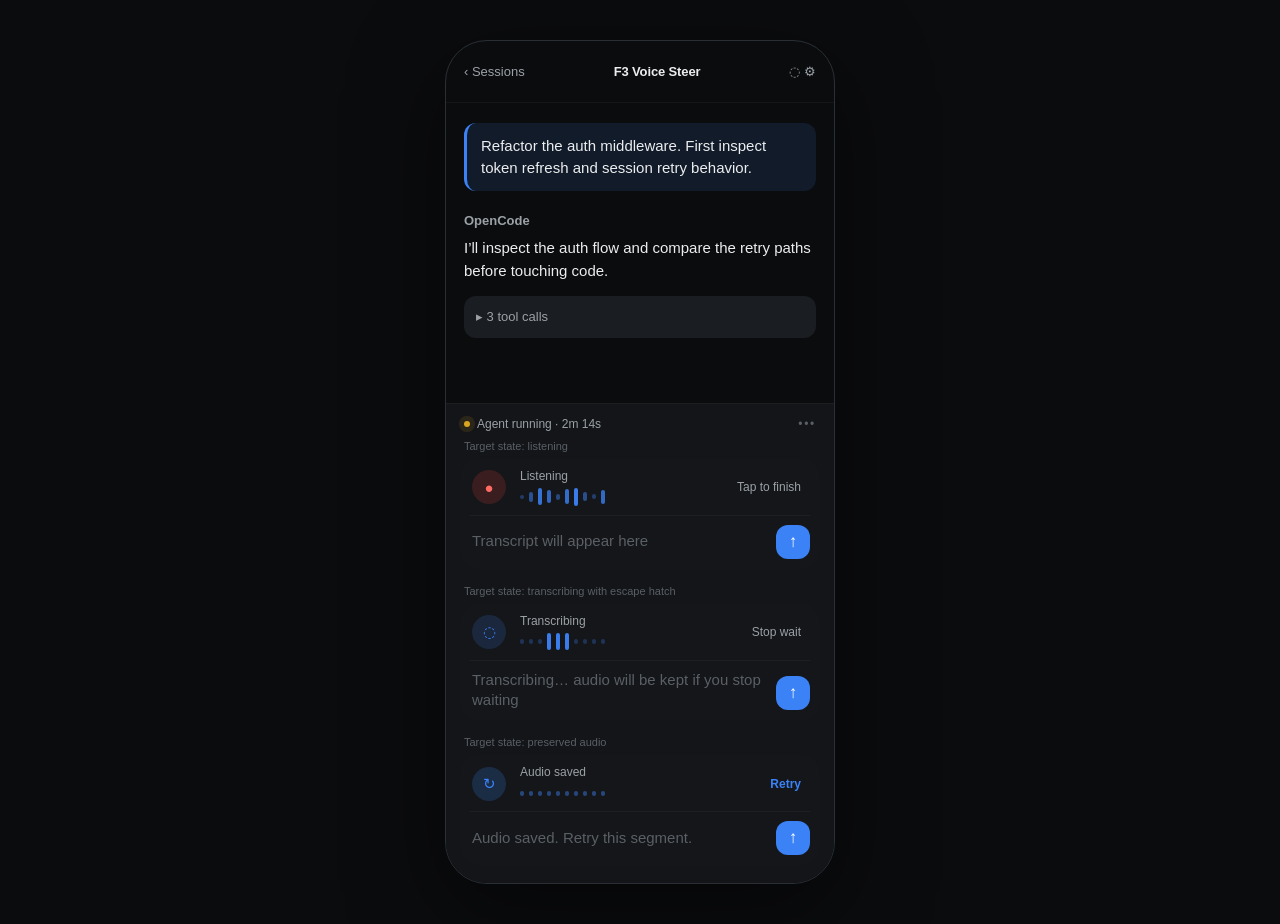
==== docs/design_mocks/f3_voice_rail_mock.html @ 9b5a2635 "feat(chat): promote voice rail composer" ====
<!doctype html>
<html lang="en">
<head>
  <meta charset="utf-8">
  <meta name="viewport" content="width=device-width, initial-scale=1">
  <title>F3 Voice Rail Mock</title>
  <style>
    :root {
      color-scheme: dark;
      --bg: #0b0c0e;
      --surface: #141619;
      --surface-2: #1a1d21;
      --text: #ecedee;
      --secondary: #9ba1a6;
      --tertiary: #5a6066;
      --divider: #23272b;
      --accent: #3b82f6;
      --gold: #d9a621;
      font-family: ui-sans-serif, -apple-system, BlinkMacSystemFont, "SF Pro Text", "Segoe UI", sans-serif;
    }

    * { box-sizing: border-box; }

    body {
      margin: 0;
      min-height: 100vh;
      background: var(--bg);
      color: var(--text);
      display: grid;
      place-items: center;
      padding: 40px;
    }

    .phone {
      width: 390px;
      height: 844px;
      border-radius: 42px;
      background: var(--bg);
      border: 1px solid #2a2f35;
      overflow: hidden;
      box-shadow: 0 28px 90px rgba(0, 0, 0, 0.5);
      display: flex;
      flex-direction: column;
    }

    .topbar {
      height: 62px;
      display: flex;
      align-items: center;
      justify-content: space-between;
      padding: 0 18px;
      border-bottom: 1px solid rgba(255, 255, 255, 0.04);
      color: var(--secondary);
      font-size: 13px;
    }

    .title {
      color: var(--text);
      font-weight: 650;
      letter-spacing: -0.01em;
    }

    .messages {
      flex: 1;
      padding: 20px 18px;
      overflow: hidden;
    }

    .user {
      background: rgba(59, 130, 246, 0.12);
      border-left: 3px solid var(--accent);
      border-radius: 12px;
      color: var(--text);
      padding: 12px 14px;
      line-height: 1.45;
      font-size: 15px;
      margin-bottom: 22px;
    }

    .assistant-title {
      font-size: 13px;
      color: var(--secondary);
      margin-bottom: 8px;
      font-weight: 600;
    }

    .assistant {
      font-size: 15px;
      line-height: 1.55;
      color: var(--text);
    }

    .tool {
      margin-top: 14px;
      background: var(--surface-2);
      border-radius: 12px;
      padding: 11px 12px;
      color: var(--secondary);
      font-size: 13px;
    }

    .composer-wrap {
      padding: 10px 14px 18px;
      background: rgba(20, 22, 25, 0.92);
      border-top: 1px solid rgba(255, 255, 255, 0.04);
    }

    .run-status {
      display: flex;
      align-items: center;
      justify-content: space-between;
      height: 26px;
      color: var(--secondary);
      font-size: 12px;
      padding: 0 4px 6px;
    }

    .run-left {
      display: inline-flex;
      align-items: center;
      gap: 7px;
    }

    .pulse {
      width: 6px;
      height: 6px;
      border-radius: 50%;
      background: var(--gold);
      box-shadow: 0 0 0 5px rgba(217, 166, 33, 0.12);
    }

    .more {
      color: var(--tertiary);
      letter-spacing: 0.14em;
    }

    .composer {
      background: var(--surface);
      border-radius: 18px;
      padding: 10px;
    }

    .voice-rail {
      display: grid;
      grid-template-columns: 38px 1fr auto;
      align-items: center;
      gap: 10px;
      min-height: 42px;
      padding: 0 2px 9px;
    }

    .transport {
      width: 34px;
      height: 34px;
      border-radius: 999px;
      border: 0;
      display: grid;
      place-items: center;
      color: white;
      background: rgba(59, 130, 246, 0.22);
      font-size: 15px;
    }

    .transport.recording { background: rgba(255, 69, 58, 0.16); color: #ff6b63; }
    .transport.processing { background: rgba(59, 130, 246, 0.16); color: var(--accent); }
    .transport.retry { background: rgba(59, 130, 246, 0.2); color: var(--accent); }

    .voice-main {
      min-width: 0;
    }

    .voice-label {
      color: var(--secondary);
      font-size: 12px;
      margin-bottom: 5px;
    }

    .wave {
      display: flex;
      align-items: center;
      gap: 5px;
      height: 18px;
      overflow: hidden;
    }

    .wave span {
      width: 4px;
      border-radius: 999px;
      background: var(--accent);
      opacity: 0.9;
    }

    .idle .wave span { height: 2px; background: var(--tertiary); opacity: 0.55; }
    .recording .wave span:nth-child(1) { height: 4px; opacity: .35; }
    .recording .wave span:nth-child(2) { height: 10px; opacity: .55; }
    .recording .wave span:nth-child(3) { height: 17px; opacity: .85; }
    .recording .wave span:nth-child(4) { height: 13px; opacity: .75; }
    .recording .wave span:nth-child(5) { height: 6px; opacity: .45; }
    .recording .wave span:nth-child(6) { height: 15px; opacity: .8; }
    .recording .wave span:nth-child(7) { height: 18px; opacity: .95; }
    .recording .wave span:nth-child(8) { height: 9px; opacity: .52; }
    .recording .wave span:nth-child(9) { height: 5px; opacity: .38; }
    .recording .wave span:nth-child(10) { height: 14px; opacity: .78; }
    .processing .wave span { background: var(--accent); opacity: .28; height: 5px; }
    .processing .wave span:nth-child(4), .processing .wave span:nth-child(5), .processing .wave span:nth-child(6) { opacity: .95; height: 17px; }
    .retry .wave span { background: var(--accent); height: 5px; opacity: .45; }

    .rail-action {
      border: 0;
      background: transparent;
      color: var(--secondary);
      font: inherit;
      font-size: 12px;
      padding: 6px 7px;
    }

    .rail-action.primary { color: var(--accent); font-weight: 650; }

    .input-row {
      display: grid;
      grid-template-columns: 1fr 34px;
      gap: 9px;
      align-items: end;
      border-top: 1px solid rgba(255, 255, 255, 0.04);
      padding-top: 9px;
    }

    .input {
      min-height: 34px;
      color: var(--tertiary);
      font-size: 15px;
      line-height: 1.35;
      display: flex;
      align-items: center;
      padding-left: 2px;
    }

    .send {
      width: 34px;
      height: 34px;
      border-radius: 12px;
      border: 0;
      background: var(--accent);
      color: white;
      font-size: 17px;
    }

    .state-grid {
      display: grid;
      gap: 16px;
    }

    .caption {
      color: var(--tertiary);
      font-size: 11px;
      margin: 0 0 7px 4px;
    }
  </style>
</head>
<body>
  <main class="phone">
    <header class="topbar">
      <span>‹ Sessions</span>
      <span class="title">F3 Voice Steer</span>
      <span>◌  ⚙</span>
    </header>

    <section class="messages">
      <div class="user">Refactor the auth middleware. First inspect token refresh and session retry behavior.</div>
      <div class="assistant-title">OpenCode</div>
      <div class="assistant">
        I’ll inspect the auth flow and compare the retry paths before touching code.
        <div class="tool">▸ 3 tool calls</div>
      </div>
    </section>

    <section class="composer-wrap">
      <div class="run-status">
        <span class="run-left"><span class="pulse"></span>Agent running · 2m 14s</span>
        <span class="more">•••</span>
      </div>

      <div class="state-grid">
        <div>
          <p class="caption">Target state: listening</p>
          <div class="composer recording">
            <div class="voice-rail">
              <button class="transport recording">●</button>
              <div class="voice-main">
                <div class="voice-label">Listening</div>
                <div class="wave"><span></span><span></span><span></span><span></span><span></span><span></span><span></span><span></span><span></span><span></span></div>
              </div>
              <button class="rail-action">Tap to finish</button>
            </div>
            <div class="input-row">
              <div class="input">Transcript will appear here</div>
              <button class="send">↑</button>
            </div>
          </div>
        </div>

        <div>
          <p class="caption">Target state: transcribing with escape hatch</p>
          <div class="composer processing">
            <div class="voice-rail">
              <button class="transport processing">◌</button>
              <div class="voice-main">
                <div class="voice-label">Transcribing</div>
                <div class="wave"><span></span><span></span><span></span><span></span><span></span><span></span><span></span><span></span><span></span><span></span></div>
              </div>
              <button class="rail-action">Stop wait</button>
            </div>
            <div class="input-row">
              <div class="input">Transcribing… audio will be kept if you stop waiting</div>
              <button class="send">↑</button>
            </div>
          </div>
        </div>

        <div>
          <p class="caption">Target state: preserved audio</p>
          <div class="composer retry">
            <div class="voice-rail">
              <button class="transport retry">↻</button>
              <div class="voice-main">
                <div class="voice-label">Audio saved</div>
                <div class="wave"><span></span><span></span><span></span><span></span><span></span><span></span><span></span><span></span><span></span><span></span></div>
              </div>
              <button class="rail-action primary">Retry</button>
            </div>
            <div class="input-row">
              <div class="input">Audio saved. Retry this segment.</div>
              <button class="send">↑</button>
            </div>
          </div>
        </div>
      </div>
    </section>
  </main>
</body>
</html>
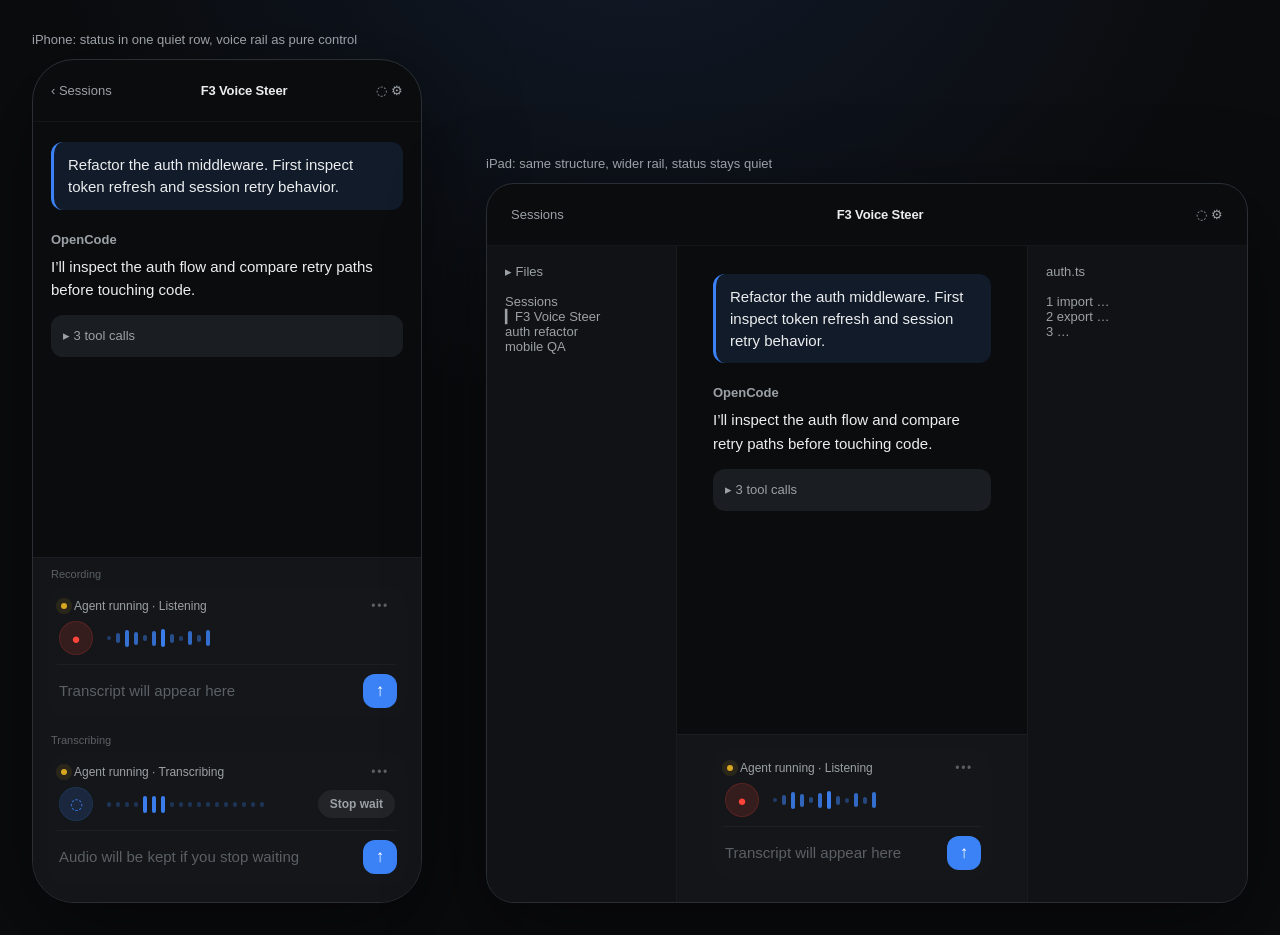
==== commit bdbe38c3: "fix(chat): refine voice rail affordance" ====
--- a/docs/design_mocks/f3_voice_rail_mock.html
+++ b/docs/design_mocks/f3_voice_rail_mock.html
@@ -16,6 +16,7 @@
       --divider: #23272b;
       --accent: #3b82f6;
       --gold: #d9a621;
+      --red: #ff453a;
       font-family: ui-sans-serif, -apple-system, BlinkMacSystemFont, "SF Pro Text", "Segoe UI", sans-serif;
     }
 
@@ -24,23 +25,44 @@
     body {
       margin: 0;
       min-height: 100vh;
-      background: var(--bg);
+      background: radial-gradient(circle at 50% -20%, rgba(59, 130, 246, 0.13), transparent 38rem), var(--bg);
       color: var(--text);
-      display: grid;
-      place-items: center;
-      padding: 40px;
-    }
-
-    .phone {
-      width: 390px;
-      height: 844px;
-      border-radius: 42px;
+      padding: 32px;
+    }
+
+    .stage {
+      display: grid;
+      grid-template-columns: 420px minmax(620px, 1fr);
+      gap: 34px;
+      align-items: end;
+      max-width: 1220px;
+      margin: 0 auto;
+    }
+
+    .caption {
+      color: var(--secondary);
+      font-size: 13px;
+      margin: 0 0 12px;
+    }
+
+    .phone, .ipad {
       background: var(--bg);
       border: 1px solid #2a2f35;
       overflow: hidden;
       box-shadow: 0 28px 90px rgba(0, 0, 0, 0.5);
       display: flex;
       flex-direction: column;
+    }
+
+    .phone {
+      width: 390px;
+      height: 844px;
+      border-radius: 42px;
+    }
+
+    .ipad {
+      height: 720px;
+      border-radius: 28px;
     }
 
     .topbar {
@@ -54,16 +76,38 @@
       font-size: 13px;
     }
 
-    .title {
-      color: var(--text);
-      font-weight: 650;
-      letter-spacing: -0.01em;
-    }
+    .ipad .topbar { padding: 0 24px; }
+    .title { color: var(--text); font-weight: 650; letter-spacing: -0.01em; }
+
+    .ipad-body {
+      flex: 1;
+      display: grid;
+      grid-template-columns: 190px 1fr 220px;
+      min-height: 0;
+    }
+
+    .side, .preview {
+      background: rgba(20, 22, 25, 0.64);
+      padding: 18px;
+      color: var(--secondary);
+      font-size: 13px;
+    }
+
+    .side { border-right: 1px solid rgba(255,255,255,.04); }
+    .preview { border-left: 1px solid rgba(255,255,255,.04); }
+    .chat-col { display: flex; flex-direction: column; min-width: 0; }
 
     .messages {
       flex: 1;
       padding: 20px 18px;
       overflow: hidden;
+    }
+
+    .ipad .messages {
+      padding: 28px 36px;
+      max-width: 720px;
+      width: 100%;
+      margin: 0 auto;
     }
 
     .user {
@@ -105,47 +149,40 @@
       border-top: 1px solid rgba(255, 255, 255, 0.04);
     }
 
-    .run-status {
-      display: flex;
-      align-items: center;
-      justify-content: space-between;
-      height: 26px;
-      color: var(--secondary);
-      font-size: 12px;
-      padding: 0 4px 6px;
-    }
-
-    .run-left {
-      display: inline-flex;
-      align-items: center;
-      gap: 7px;
-    }
-
-    .pulse {
-      width: 6px;
-      height: 6px;
-      border-radius: 50%;
-      background: var(--gold);
-      box-shadow: 0 0 0 5px rgba(217, 166, 33, 0.12);
-    }
-
-    .more {
-      color: var(--tertiary);
-      letter-spacing: 0.14em;
+    .ipad .composer-wrap {
+      padding: 14px 36px 22px;
     }
 
     .composer {
       background: var(--surface);
       border-radius: 18px;
       padding: 10px;
-    }
+      max-width: 720px;
+      margin: 0 auto;
+    }
+
+    .status-row {
+      display: flex;
+      align-items: center;
+      justify-content: space-between;
+      gap: 12px;
+      min-height: 24px;
+      color: var(--secondary);
+      font-size: 12px;
+      padding: 0 4px 7px;
+    }
+
+    .status-left { display: inline-flex; align-items: center; gap: 7px; min-width: 0; }
+    .dot { width: 6px; height: 6px; border-radius: 50%; background: var(--gold); box-shadow: 0 0 0 5px rgba(217,166,33,.11); flex: 0 0 auto; }
+    .status-text { white-space: nowrap; overflow: hidden; text-overflow: ellipsis; }
+    .more { color: var(--tertiary); letter-spacing: .14em; padding: 0 4px; }
 
     .voice-rail {
       display: grid;
-      grid-template-columns: 38px 1fr auto;
+      grid-template-columns: 38px minmax(0, 1fr) auto;
       align-items: center;
       gap: 10px;
-      min-height: 42px;
+      min-height: 38px;
       padding: 0 2px 9px;
     }
 
@@ -156,41 +193,19 @@
       border: 0;
       display: grid;
       place-items: center;
-      color: white;
-      background: rgba(59, 130, 246, 0.22);
+      color: var(--accent);
+      background: rgba(59, 130, 246, 0.16);
       font-size: 15px;
-    }
-
-    .transport.recording { background: rgba(255, 69, 58, 0.16); color: #ff6b63; }
-    .transport.processing { background: rgba(59, 130, 246, 0.16); color: var(--accent); }
-    .transport.retry { background: rgba(59, 130, 246, 0.2); color: var(--accent); }
-
-    .voice-main {
-      min-width: 0;
-    }
-
-    .voice-label {
-      color: var(--secondary);
-      font-size: 12px;
-      margin-bottom: 5px;
-    }
-
-    .wave {
-      display: flex;
-      align-items: center;
-      gap: 5px;
-      height: 18px;
-      overflow: hidden;
-    }
-
-    .wave span {
-      width: 4px;
-      border-radius: 999px;
-      background: var(--accent);
-      opacity: 0.9;
-    }
-
-    .idle .wave span { height: 2px; background: var(--tertiary); opacity: 0.55; }
+      box-shadow: inset 0 0 0 1px rgba(59,130,246,.12);
+    }
+
+    .transport.recording { background: rgba(255, 69, 58, 0.14); color: var(--red); box-shadow: inset 0 0 0 1px rgba(255,69,58,.18); }
+    .rail-action { border: 0; border-radius: 999px; background: rgba(155,161,166,.10); color: var(--secondary); font: inherit; font-size: 12px; font-weight: 650; padding: 7px 12px; white-space: nowrap; }
+    .rail-action.primary { color: var(--accent); background: rgba(59,130,246,.12); }
+
+    .wave { display: flex; align-items: center; justify-content: stretch; gap: 5px; height: 24px; overflow: hidden; }
+    .wave span { width: 4px; border-radius: 999px; background: var(--accent); opacity: .9; }
+    .idle .wave span { height: 2px; background: var(--tertiary); opacity: .55; }
     .recording .wave span:nth-child(1) { height: 4px; opacity: .35; }
     .recording .wave span:nth-child(2) { height: 10px; opacity: .55; }
     .recording .wave span:nth-child(3) { height: 17px; opacity: .85; }
@@ -201,20 +216,10 @@
     .recording .wave span:nth-child(8) { height: 9px; opacity: .52; }
     .recording .wave span:nth-child(9) { height: 5px; opacity: .38; }
     .recording .wave span:nth-child(10) { height: 14px; opacity: .78; }
+    .recording .wave span:nth-child(11) { height: 7px; opacity: .45; }
+    .recording .wave span:nth-child(12) { height: 16px; opacity: .82; }
     .processing .wave span { background: var(--accent); opacity: .28; height: 5px; }
-    .processing .wave span:nth-child(4), .processing .wave span:nth-child(5), .processing .wave span:nth-child(6) { opacity: .95; height: 17px; }
-    .retry .wave span { background: var(--accent); height: 5px; opacity: .45; }
-
-    .rail-action {
-      border: 0;
-      background: transparent;
-      color: var(--secondary);
-      font: inherit;
-      font-size: 12px;
-      padding: 6px 7px;
-    }
-
-    .rail-action.primary { color: var(--accent); font-weight: 650; }
+    .processing .wave span:nth-child(5), .processing .wave span:nth-child(6), .processing .wave span:nth-child(7) { opacity: .95; height: 17px; }
 
     .input-row {
       display: grid;
@@ -225,114 +230,73 @@
       padding-top: 9px;
     }
 
-    .input {
-      min-height: 34px;
-      color: var(--tertiary);
-      font-size: 15px;
-      line-height: 1.35;
-      display: flex;
-      align-items: center;
-      padding-left: 2px;
-    }
-
-    .send {
-      width: 34px;
-      height: 34px;
-      border-radius: 12px;
-      border: 0;
-      background: var(--accent);
-      color: white;
-      font-size: 17px;
-    }
-
-    .state-grid {
-      display: grid;
-      gap: 16px;
-    }
-
-    .caption {
-      color: var(--tertiary);
-      font-size: 11px;
-      margin: 0 0 7px 4px;
+    .input { min-height: 34px; color: var(--tertiary); font-size: 15px; line-height: 1.35; display: flex; align-items: center; padding-left: 2px; }
+    .send { width: 34px; height: 34px; border-radius: 12px; border: 0; background: var(--accent); color: white; font-size: 17px; }
+
+    .option-stack { display: grid; gap: 16px; }
+    .variant-label { color: var(--tertiary); font-size: 11px; margin: 0 0 7px 4px; }
+
+    @media (max-width: 980px) {
+      .stage { grid-template-columns: 1fr; }
+      .ipad { display: none; }
     }
   </style>
 </head>
 <body>
-  <main class="phone">
-    <header class="topbar">
-      <span>‹ Sessions</span>
-      <span class="title">F3 Voice Steer</span>
-      <span>◌  ⚙</span>
-    </header>
-
-    <section class="messages">
-      <div class="user">Refactor the auth middleware. First inspect token refresh and session retry behavior.</div>
-      <div class="assistant-title">OpenCode</div>
-      <div class="assistant">
-        I’ll inspect the auth flow and compare the retry paths before touching code.
-        <div class="tool">▸ 3 tool calls</div>
+  <main class="stage">
+    <section>
+      <p class="caption">iPhone: status in one quiet row, voice rail as pure control</p>
+      <div class="phone">
+        <header class="topbar"><span>‹ Sessions</span><span class="title">F3 Voice Steer</span><span>◌ ⚙</span></header>
+        <section class="messages">
+          <div class="user">Refactor the auth middleware. First inspect token refresh and session retry behavior.</div>
+          <div class="assistant-title">OpenCode</div>
+          <div class="assistant">I’ll inspect the auth flow and compare retry paths before touching code.<div class="tool">▸ 3 tool calls</div></div>
+        </section>
+        <section class="composer-wrap">
+          <div class="option-stack">
+            <div>
+              <p class="variant-label">Recording</p>
+              <div class="composer recording">
+                <div class="status-row"><span class="status-left"><span class="dot"></span><span class="status-text">Agent running · Listening</span></span><span class="more">•••</span></div>
+                <div class="voice-rail"><button class="transport recording">●</button><div class="wave"><span></span><span></span><span></span><span></span><span></span><span></span><span></span><span></span><span></span><span></span><span></span><span></span><span></span><span></span><span></span><span></span><span></span><span></span></div><span></span></div>
+                <div class="input-row"><div class="input">Transcript will appear here</div><button class="send">↑</button></div>
+              </div>
+            </div>
+            <div>
+              <p class="variant-label">Transcribing</p>
+              <div class="composer processing">
+                <div class="status-row"><span class="status-left"><span class="dot"></span><span class="status-text">Agent running · Transcribing</span></span><span class="more">•••</span></div>
+                <div class="voice-rail"><button class="transport">◌</button><div class="wave"><span></span><span></span><span></span><span></span><span></span><span></span><span></span><span></span><span></span><span></span><span></span><span></span><span></span><span></span><span></span><span></span><span></span><span></span></div><button class="rail-action">Stop wait</button></div>
+                <div class="input-row"><div class="input">Audio will be kept if you stop waiting</div><button class="send">↑</button></div>
+              </div>
+            </div>
+          </div>
+        </section>
       </div>
     </section>
 
-    <section class="composer-wrap">
-      <div class="run-status">
-        <span class="run-left"><span class="pulse"></span>Agent running · 2m 14s</span>
-        <span class="more">•••</span>
-      </div>
-
-      <div class="state-grid">
-        <div>
-          <p class="caption">Target state: listening</p>
-          <div class="composer recording">
-            <div class="voice-rail">
-              <button class="transport recording">●</button>
-              <div class="voice-main">
-                <div class="voice-label">Listening</div>
-                <div class="wave"><span></span><span></span><span></span><span></span><span></span><span></span><span></span><span></span><span></span><span></span></div>
+    <section>
+      <p class="caption">iPad: same structure, wider rail, status stays quiet</p>
+      <div class="ipad">
+        <header class="topbar"><span>Sessions</span><span class="title">F3 Voice Steer</span><span>◌ ⚙</span></header>
+        <div class="ipad-body">
+          <aside class="side">▸ Files<br><br>Sessions<br>▎F3 Voice Steer<br>auth refactor<br>mobile QA</aside>
+          <section class="chat-col">
+            <section class="messages">
+              <div class="user">Refactor the auth middleware. First inspect token refresh and session retry behavior.</div>
+              <div class="assistant-title">OpenCode</div>
+              <div class="assistant">I’ll inspect the auth flow and compare retry paths before touching code.<div class="tool">▸ 3 tool calls</div></div>
+            </section>
+            <section class="composer-wrap">
+              <div class="composer recording">
+                <div class="status-row"><span class="status-left"><span class="dot"></span><span class="status-text">Agent running · Listening</span></span><span class="more">•••</span></div>
+                <div class="voice-rail"><button class="transport recording">●</button><div class="wave"><span></span><span></span><span></span><span></span><span></span><span></span><span></span><span></span><span></span><span></span><span></span><span></span><span></span><span></span><span></span><span></span><span></span><span></span></div><span></span></div>
+                <div class="input-row"><div class="input">Transcript will appear here</div><button class="send">↑</button></div>
               </div>
-              <button class="rail-action">Tap to finish</button>
-            </div>
-            <div class="input-row">
-              <div class="input">Transcript will appear here</div>
-              <button class="send">↑</button>
-            </div>
-          </div>
-        </div>
-
-        <div>
-          <p class="caption">Target state: transcribing with escape hatch</p>
-          <div class="composer processing">
-            <div class="voice-rail">
-              <button class="transport processing">◌</button>
-              <div class="voice-main">
-                <div class="voice-label">Transcribing</div>
-                <div class="wave"><span></span><span></span><span></span><span></span><span></span><span></span><span></span><span></span><span></span><span></span></div>
-              </div>
-              <button class="rail-action">Stop wait</button>
-            </div>
-            <div class="input-row">
-              <div class="input">Transcribing… audio will be kept if you stop waiting</div>
-              <button class="send">↑</button>
-            </div>
-          </div>
-        </div>
-
-        <div>
-          <p class="caption">Target state: preserved audio</p>
-          <div class="composer retry">
-            <div class="voice-rail">
-              <button class="transport retry">↻</button>
-              <div class="voice-main">
-                <div class="voice-label">Audio saved</div>
-                <div class="wave"><span></span><span></span><span></span><span></span><span></span><span></span><span></span><span></span><span></span><span></span></div>
-              </div>
-              <button class="rail-action primary">Retry</button>
-            </div>
-            <div class="input-row">
-              <div class="input">Audio saved. Retry this segment.</div>
-              <button class="send">↑</button>
-            </div>
-          </div>
+            </section>
+          </section>
+          <aside class="preview">auth.ts<br><br>1 import …<br>2 export …<br>3 …</aside>
         </div>
       </div>
     </section>
